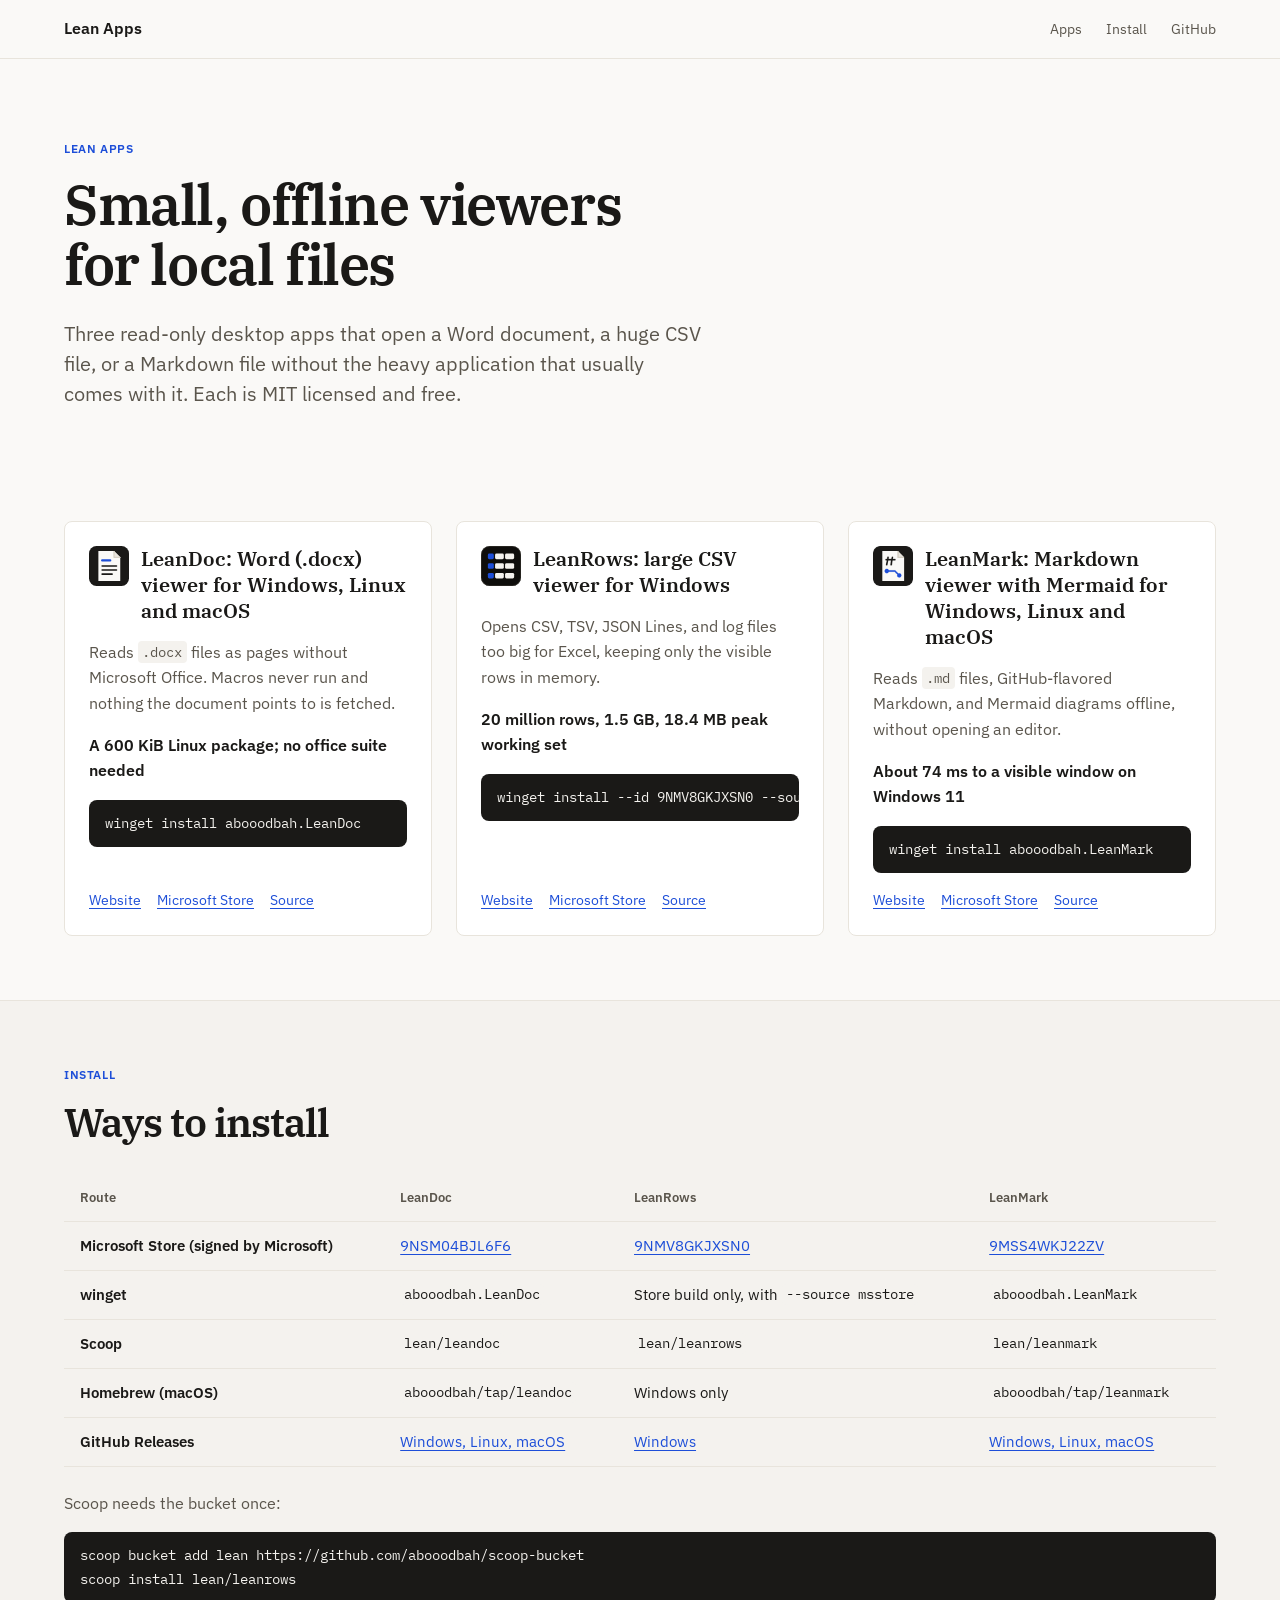
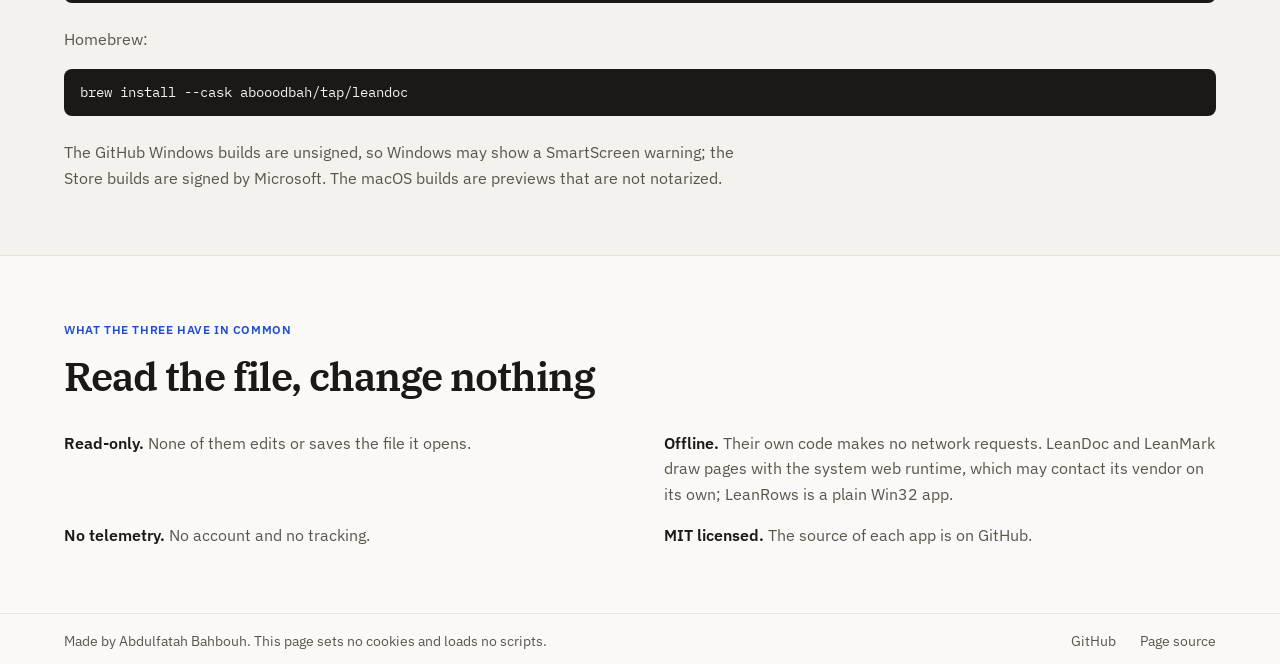
==== index.html @ d2df45b0 "Lean Apps page, root robots.txt, and sitemap One static page at https://abooodbah.github.io/ that li" ====
<!doctype html>
<html lang="en">
<head>
  <meta charset="utf-8">
  <meta name="viewport" content="width=device-width, initial-scale=1">
  <meta name="color-scheme" content="light dark">
  <meta name="theme-color" content="#faf9f7" media="(prefers-color-scheme: light)">
  <meta name="theme-color" content="#0e0d0b" media="(prefers-color-scheme: dark)">
  <title>Lean Apps: free offline viewers for Word, CSV and Markdown</title>
  <meta name="description" content="Three small, MIT-licensed desktop viewers: LeanDoc for Word documents, LeanRows for huge CSV files, LeanMark for Markdown. Read-only, offline, no telemetry.">
  <link rel="canonical" href="https://abooodbah.github.io/">
  <link rel="icon" href="assets/leandoc-icon.svg" type="image/svg+xml">
  <link rel="preload" href="assets/fonts/ibm-plex-sans-latin-400-normal.woff2" as="font" type="font/woff2" crossorigin>
  <link rel="preload" href="assets/fonts/ibm-plex-serif-latin-600-normal.woff2" as="font" type="font/woff2" crossorigin>
  <link rel="stylesheet" href="styles.css">
  <meta property="og:type" content="website">
  <meta property="og:title" content="Lean Apps: free offline viewers for Word, CSV and Markdown">
  <meta property="og:description" content="Three small, MIT-licensed desktop viewers: LeanDoc for Word documents, LeanRows for huge CSV files, LeanMark for Markdown. Read-only, offline, no telemetry.">
  <meta property="og:url" content="https://abooodbah.github.io/">
  <meta name="twitter:card" content="summary">
</head>
<body>
  <a class="skip-link" href="#main-content">Skip to content</a>

  <header class="site-header">
    <div class="container header-row">
      <a class="brand" href="#top">Lean Apps</a>
      <nav aria-label="Primary navigation">
        <a href="#apps">Apps</a>
        <a href="#install">Install</a>
        <a href="https://github.com/abooodbah">GitHub</a>
      </nav>
    </div>
  </header>

  <main id="main-content">
    <section class="hero" id="top">
      <div class="container">
        <p class="eyebrow">Lean Apps</p>
        <h1>Small, offline viewers for local files</h1>
        <p class="hero-lead">
          Three read-only desktop apps that open a Word document, a huge CSV
          file, or a Markdown file without the heavy application that usually
          comes with it. Each is MIT licensed and free.
        </p>
      </div>
    </section>

    <section class="section" id="apps" aria-labelledby="apps-heading">
      <div class="container">
        <h2 id="apps-heading" class="visually-hidden">The apps</h2>
        <ul class="app-list">
          <li class="app-card">
            <div class="app-name">
              <img src="assets/leandoc-icon.svg" width="40" height="40" alt="">
              <h3><a href="https://abooodbah.github.io/leandoc/">LeanDoc: Word (.docx) viewer for Windows, Linux and macOS</a></h3>
            </div>
            <p>Reads <code>.docx</code> files as pages without Microsoft Office. Macros never run and nothing the document points to is fetched.</p>
            <p class="app-fact">A 600 KiB Linux package; no office suite needed</p>
            <pre><code>winget install abooodbah.LeanDoc</code></pre>
            <p class="app-links">
              <a href="https://abooodbah.github.io/leandoc/">Website</a>
              <a href="https://apps.microsoft.com/detail/9NSM04BJL6F6">Microsoft Store</a>
              <a href="https://github.com/abooodbah/leandoc">Source</a>
            </p>
          </li>
          <li class="app-card">
            <div class="app-name">
              <img src="assets/leanrows-icon.svg" width="40" height="40" alt="">
              <h3><a href="https://abooodbah.github.io/leanrows/">LeanRows: large CSV viewer for Windows</a></h3>
            </div>
            <p>Opens CSV, TSV, JSON Lines, and log files too big for Excel, keeping only the visible rows in memory.</p>
            <p class="app-fact">20 million rows, 1.5 GB, 18.4 MB peak working set</p>
            <pre><code>winget install --id 9NMV8GKJXSN0 --source msstore</code></pre>
            <p class="app-links">
              <a href="https://abooodbah.github.io/leanrows/">Website</a>
              <a href="https://apps.microsoft.com/detail/9NMV8GKJXSN0">Microsoft Store</a>
              <a href="https://github.com/abooodbah/leanrows">Source</a>
            </p>
          </li>
          <li class="app-card">
            <div class="app-name">
              <img src="assets/leanmark-icon.png" width="40" height="40" alt="">
              <h3><a href="https://abooodbah.github.io/leanmark/">LeanMark: Markdown viewer with Mermaid for Windows, Linux and macOS</a></h3>
            </div>
            <p>Reads <code>.md</code> files, GitHub-flavored Markdown, and Mermaid diagrams offline, without opening an editor.</p>
            <p class="app-fact">About 74 ms to a visible window on Windows 11</p>
            <pre><code>winget install abooodbah.LeanMark</code></pre>
            <p class="app-links">
              <a href="https://abooodbah.github.io/leanmark/">Website</a>
              <a href="https://apps.microsoft.com/detail/9MSS4WKJ22ZV">Microsoft Store</a>
              <a href="https://github.com/abooodbah/leanmark">Source</a>
            </p>
          </li>
        </ul>
      </div>
    </section>

    <section class="section section-muted" id="install" aria-labelledby="install-heading">
      <div class="container">
        <p class="eyebrow">Install</p>
        <h2 id="install-heading">Ways to install</h2>
        <div class="table-wrap">
          <table>
            <caption class="visually-hidden">Install routes for each app</caption>
            <thead>
              <tr>
                <th scope="col">Route</th>
                <th scope="col">LeanDoc</th>
                <th scope="col">LeanRows</th>
                <th scope="col">LeanMark</th>
              </tr>
            </thead>
            <tbody>
              <tr>
                <th scope="row">Microsoft Store (signed by Microsoft)</th>
                <td><a href="https://apps.microsoft.com/detail/9NSM04BJL6F6">9NSM04BJL6F6</a></td>
                <td><a href="https://apps.microsoft.com/detail/9NMV8GKJXSN0">9NMV8GKJXSN0</a></td>
                <td><a href="https://apps.microsoft.com/detail/9MSS4WKJ22ZV">9MSS4WKJ22ZV</a></td>
              </tr>
              <tr>
                <th scope="row">winget</th>
                <td><code>abooodbah.LeanDoc</code></td>
                <td>Store build only, with <code>--source msstore</code></td>
                <td><code>abooodbah.LeanMark</code></td>
              </tr>
              <tr>
                <th scope="row">Scoop</th>
                <td><code>lean/leandoc</code></td>
                <td><code>lean/leanrows</code></td>
                <td><code>lean/leanmark</code></td>
              </tr>
              <tr>
                <th scope="row">Homebrew (macOS)</th>
                <td><code>abooodbah/tap/leandoc</code></td>
                <td>Windows only</td>
                <td><code>abooodbah/tap/leanmark</code></td>
              </tr>
              <tr>
                <th scope="row">GitHub Releases</th>
                <td><a href="https://github.com/abooodbah/leandoc/releases/latest">Windows, Linux, macOS</a></td>
                <td><a href="https://github.com/abooodbah/leanrows/releases/latest">Windows</a></td>
                <td><a href="https://github.com/abooodbah/leanmark/releases/latest">Windows, Linux, macOS</a></td>
              </tr>
            </tbody>
          </table>
        </div>
        <p class="install-note">Scoop needs the bucket once:</p>
        <pre><code>scoop bucket add lean https://github.com/abooodbah/scoop-bucket
scoop install lean/leanrows</code></pre>
        <p class="install-note">Homebrew:</p>
        <pre><code>brew install --cask abooodbah/tap/leandoc</code></pre>
        <p class="install-note">
          The GitHub Windows builds are unsigned, so Windows may show a
          SmartScreen warning; the Store builds are signed by Microsoft. The
          macOS builds are previews that are not notarized.
        </p>
      </div>
    </section>

    <section class="section" id="common" aria-labelledby="common-heading">
      <div class="container">
        <p class="eyebrow">What the three have in common</p>
        <h2 id="common-heading">Read the file, change nothing</h2>
        <ul class="common-list">
          <li><strong>Read-only.</strong> None of them edits or saves the file it opens.</li>
          <li><strong>Offline.</strong> Their own code makes no network requests. LeanDoc and LeanMark draw pages with the system web runtime, which may contact its vendor on its own; LeanRows is a plain Win32 app.</li>
          <li><strong>No telemetry.</strong> No account and no tracking.</li>
          <li><strong>MIT licensed.</strong> The source of each app is on GitHub.</li>
        </ul>
      </div>
    </section>
  </main>

  <footer class="site-footer">
    <div class="container footer-row">
      <p>Made by Abdulfatah Bahbouh. This page sets no cookies and loads no scripts.</p>
      <nav aria-label="Footer navigation">
        <a href="https://github.com/abooodbah">GitHub</a>
        <a href="https://github.com/abooodbah/abooodbah.github.io">Page source</a>
      </nav>
    </div>
  </footer>
</body>
</html>
---- styles.css ----
/* Lean Apps hub. The Lean family brand system: warm paper, dark ink, one
   action blue, IBM Plex, and a 4 px spacing grid. No build step. */

@font-face {
  font-family: "IBM Plex Sans";
  src: url("assets/fonts/ibm-plex-sans-latin-400-normal.woff2") format("woff2");
  font-style: normal;
  font-weight: 400;
  font-display: swap;
}

@font-face {
  font-family: "IBM Plex Sans";
  src: url("assets/fonts/ibm-plex-sans-latin-600-normal.woff2") format("woff2");
  font-style: normal;
  font-weight: 600;
  font-display: swap;
}

@font-face {
  font-family: "IBM Plex Serif";
  src: url("assets/fonts/ibm-plex-serif-latin-600-normal.woff2") format("woff2");
  font-style: normal;
  font-weight: 600;
  font-display: swap;
}

@font-face {
  font-family: "IBM Plex Mono";
  src: url("assets/fonts/ibm-plex-mono-latin-400-normal.woff2") format("woff2");
  font-style: normal;
  font-weight: 400;
  font-display: swap;
}

:root {
  color-scheme: light dark;
  --font-sans: "IBM Plex Sans", -apple-system, BlinkMacSystemFont, "Segoe UI", sans-serif;
  --font-serif: "IBM Plex Serif", Georgia, "Times New Roman", serif;
  --font-mono: "IBM Plex Mono", Consolas, monospace;

  --canvas: #faf9f7;
  --surface: #ffffff;
  --surface-muted: #f4f2ee;
  --border: #e8e4dc;
  --text-primary: #1a1917;
  --text-secondary: #5a554c;
  --accent: #1d4ed8;
  --link: #1d4ed8;
  --link-hover: #1e40af;
  --ring: #3b82f6;
  --code-canvas: #1a1917;
  --code-text: #f4f2ee;
  --inline-code: #f4f2ee;

  --space-2: 0.5rem;
  --space-3: 0.75rem;
  --space-4: 1rem;
  --space-6: 1.5rem;
  --space-8: 2rem;
  --space-12: 3rem;
  --space-16: 4rem;
  --space-20: 5rem;
  --radius-sm: 4px;
  --radius-lg: 8px;
}

@media (prefers-color-scheme: dark) {
  :root {
    --canvas: #0e0d0b;
    --surface: #1a1917;
    --surface-muted: #2b2924;
    --border: #403d37;
    --text-primary: #faf9f7;
    --text-secondary: #d5cfc3;
    --accent: #93c5fd;
    --link: #93c5fd;
    --link-hover: #bfdbfe;
    --code-canvas: #090807;
    --inline-code: #2b2924;
  }
}

*,
*::before,
*::after {
  box-sizing: border-box;
}

body {
  margin: 0;
  background: var(--canvas);
  color: var(--text-primary);
  font-family: var(--font-sans);
  font-size: 1rem;
  line-height: 1.6;
}

a {
  color: var(--link);
  text-underline-offset: 0.18em;
}

a:hover {
  color: var(--link-hover);
}

:focus-visible {
  outline: 2px solid var(--ring);
  outline-offset: 3px;
}

code {
  padding: 0.1em 0.3em;
  border-radius: var(--radius-sm);
  background: var(--inline-code);
  font-family: var(--font-mono);
  font-size: 0.9em;
  overflow-wrap: anywhere;
}

pre {
  margin: var(--space-4) 0 0;
  padding: var(--space-3) var(--space-4);
  overflow-x: auto;
  border-radius: var(--radius-lg);
  background: var(--code-canvas);
  color: var(--code-text);
  font-size: 0.875rem;
}

pre code {
  padding: 0;
  background: none;
  font-size: inherit;
  overflow-wrap: normal;
}

.skip-link {
  position: absolute;
  top: -10rem;
  left: var(--space-4);
  padding: var(--space-2) var(--space-4);
  background: var(--surface);
}

.skip-link:focus {
  top: var(--space-4);
}

.visually-hidden {
  position: absolute;
  width: 1px;
  height: 1px;
  overflow: hidden;
  clip: rect(0 0 0 0);
  white-space: nowrap;
}

.container {
  width: min(100% - 2rem, 72rem);
  margin: 0 auto;
}

.site-header {
  border-bottom: 1px solid var(--border);
}

.header-row,
.footer-row {
  display: flex;
  flex-wrap: wrap;
  align-items: center;
  justify-content: space-between;
  gap: var(--space-4);
  padding: var(--space-4) 0;
}

.brand {
  color: var(--text-primary);
  font-weight: 600;
  text-decoration: none;
}

.site-header nav,
.site-footer nav {
  display: flex;
  flex-wrap: wrap;
  gap: var(--space-6);
}

.site-header nav a,
.site-footer nav a {
  color: var(--text-secondary);
  font-size: 0.875rem;
  text-decoration: none;
}

.site-header nav a:hover,
.site-footer nav a:hover {
  color: var(--text-primary);
  text-decoration: underline;
}

.hero {
  padding: var(--space-20) 0 var(--space-12);
}

.eyebrow {
  margin: 0 0 var(--space-4);
  color: var(--accent);
  font-size: 0.75rem;
  font-weight: 600;
  letter-spacing: 0.05em;
  text-transform: uppercase;
}

h1,
h2 {
  margin: 0;
  font-family: var(--font-serif);
  font-weight: 600;
  letter-spacing: -0.025em;
  line-height: 1.08;
}

h1 {
  max-width: 18ch;
  font-size: clamp(2.25rem, 5vw, 3.5rem);
}

h2 {
  font-size: clamp(1.75rem, 3.5vw, 2.5rem);
}

.hero-lead {
  max-width: 40rem;
  margin: var(--space-6) 0 0;
  color: var(--text-secondary);
  font-size: 1.25rem;
  line-height: 1.5;
}

.section {
  padding: var(--space-16) 0;
}

.section-muted {
  border-top: 1px solid var(--border);
  border-bottom: 1px solid var(--border);
  background: var(--surface-muted);
}

.app-list {
  display: grid;
  grid-template-columns: repeat(3, minmax(0, 1fr));
  gap: var(--space-6);
  margin: 0;
  padding: 0;
  list-style: none;
}

.app-card {
  min-width: 0;
  display: flex;
  flex-direction: column;
  padding: var(--space-6);
  border: 1px solid var(--border);
  border-radius: var(--radius-lg);
  background: var(--surface);
}

.app-name {
  display: flex;
  align-items: flex-start;
  gap: var(--space-3);
}

.app-name img {
  flex: none;
}

.app-card h3 {
  margin: 0;
  font-family: var(--font-serif);
  font-size: 1.25rem;
  font-weight: 600;
  line-height: 1.3;
}

.app-card h3 a {
  color: var(--text-primary);
  text-decoration: none;
}

.app-card h3 a:hover {
  text-decoration: underline;
}

.app-card p {
  margin: var(--space-4) 0 0;
  color: var(--text-secondary);
}

.app-card .app-fact {
  color: var(--text-primary);
  font-weight: 600;
}

.app-links {
  display: flex;
  flex-wrap: wrap;
  gap: var(--space-4);
  margin-top: auto !important;
  padding-top: var(--space-4);
  font-size: 0.875rem;
}

.table-wrap {
  margin-top: var(--space-8);
  overflow-x: auto;
}

table {
  width: 100%;
  border-collapse: collapse;
  font-size: 0.9375rem;
}

th,
td {
  padding: var(--space-3) var(--space-4);
  border-bottom: 1px solid var(--border);
  text-align: left;
  vertical-align: top;
}

thead th {
  color: var(--text-secondary);
  font-size: 0.8125rem;
  font-weight: 600;
}

.install-note {
  max-width: 44rem;
  margin: var(--space-6) 0 0;
  color: var(--text-secondary);
}

.common-list {
  display: grid;
  grid-template-columns: repeat(2, minmax(0, 1fr));
  gap: var(--space-4) var(--space-12);
  margin: var(--space-8) 0 0;
  padding: 0;
  list-style: none;
  color: var(--text-secondary);
}

.common-list strong {
  color: var(--text-primary);
}

.site-footer {
  border-top: 1px solid var(--border);
  color: var(--text-secondary);
  font-size: 0.875rem;
}

.site-footer p {
  margin: 0;
}

@media (max-width: 52rem) {
  .app-list,
  .common-list {
    grid-template-columns: minmax(0, 1fr);
  }

  .hero {
    padding: var(--space-12) 0 var(--space-8);
  }

  .section {
    padding: var(--space-12) 0;
  }

  table,
  thead,
  tbody,
  tr,
  th,
  td {
    display: block;
  }

  thead {
    position: absolute;
    width: 1px;
    height: 1px;
    overflow: hidden;
    clip: rect(0 0 0 0);
  }

  tbody tr {
    padding: var(--space-3) 0;
    border-bottom: 1px solid var(--border);
  }

  th,
  td {
    padding: var(--space-2) 0;
    border-bottom: 0;
  }

  td::before {
    display: block;
    color: var(--text-secondary);
    font-size: 0.8125rem;
    font-weight: 600;
  }

  td:nth-child(2)::before {
    content: "LeanDoc";
  }

  td:nth-child(3)::before {
    content: "LeanRows";
  }

  td:nth-child(4)::before {
    content: "LeanMark";
  }
}

@media (prefers-reduced-motion: reduce) {
  * {
    scroll-behavior: auto !important;
    transition: none !important;
  }
}
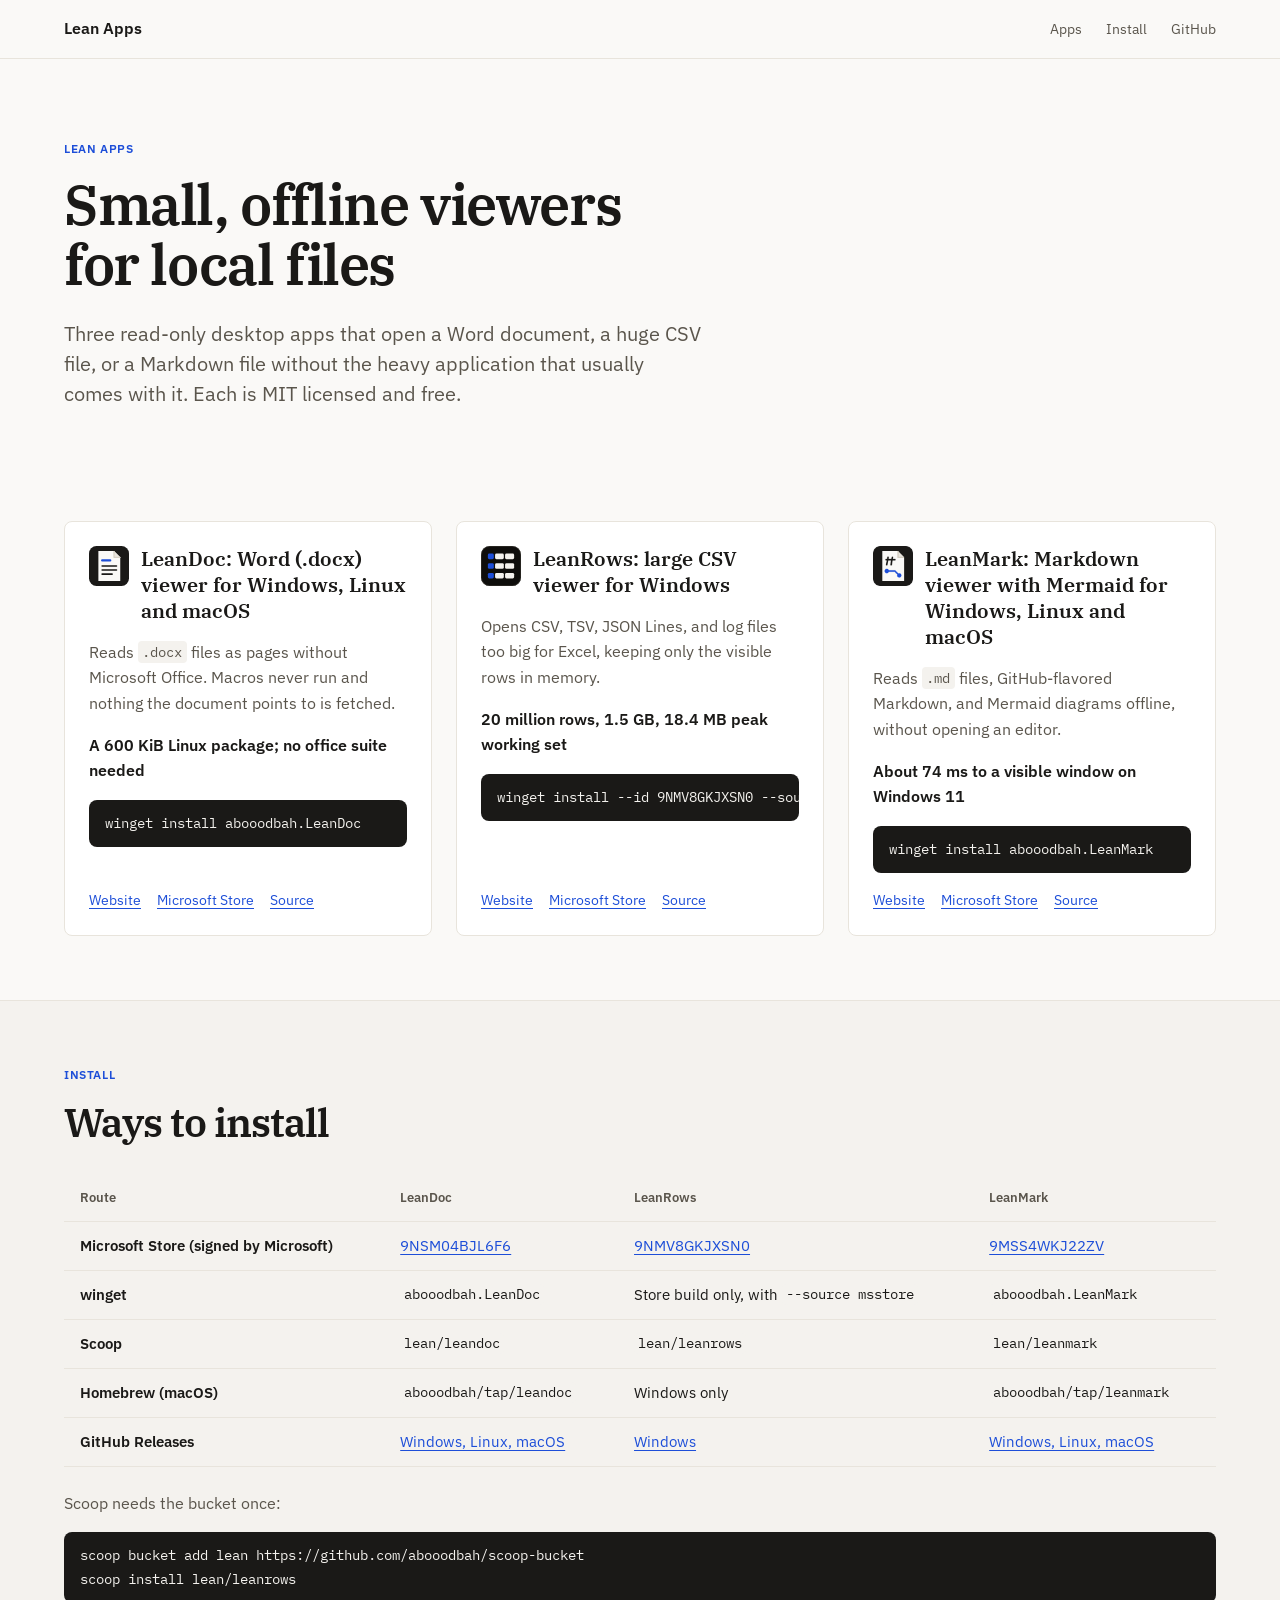
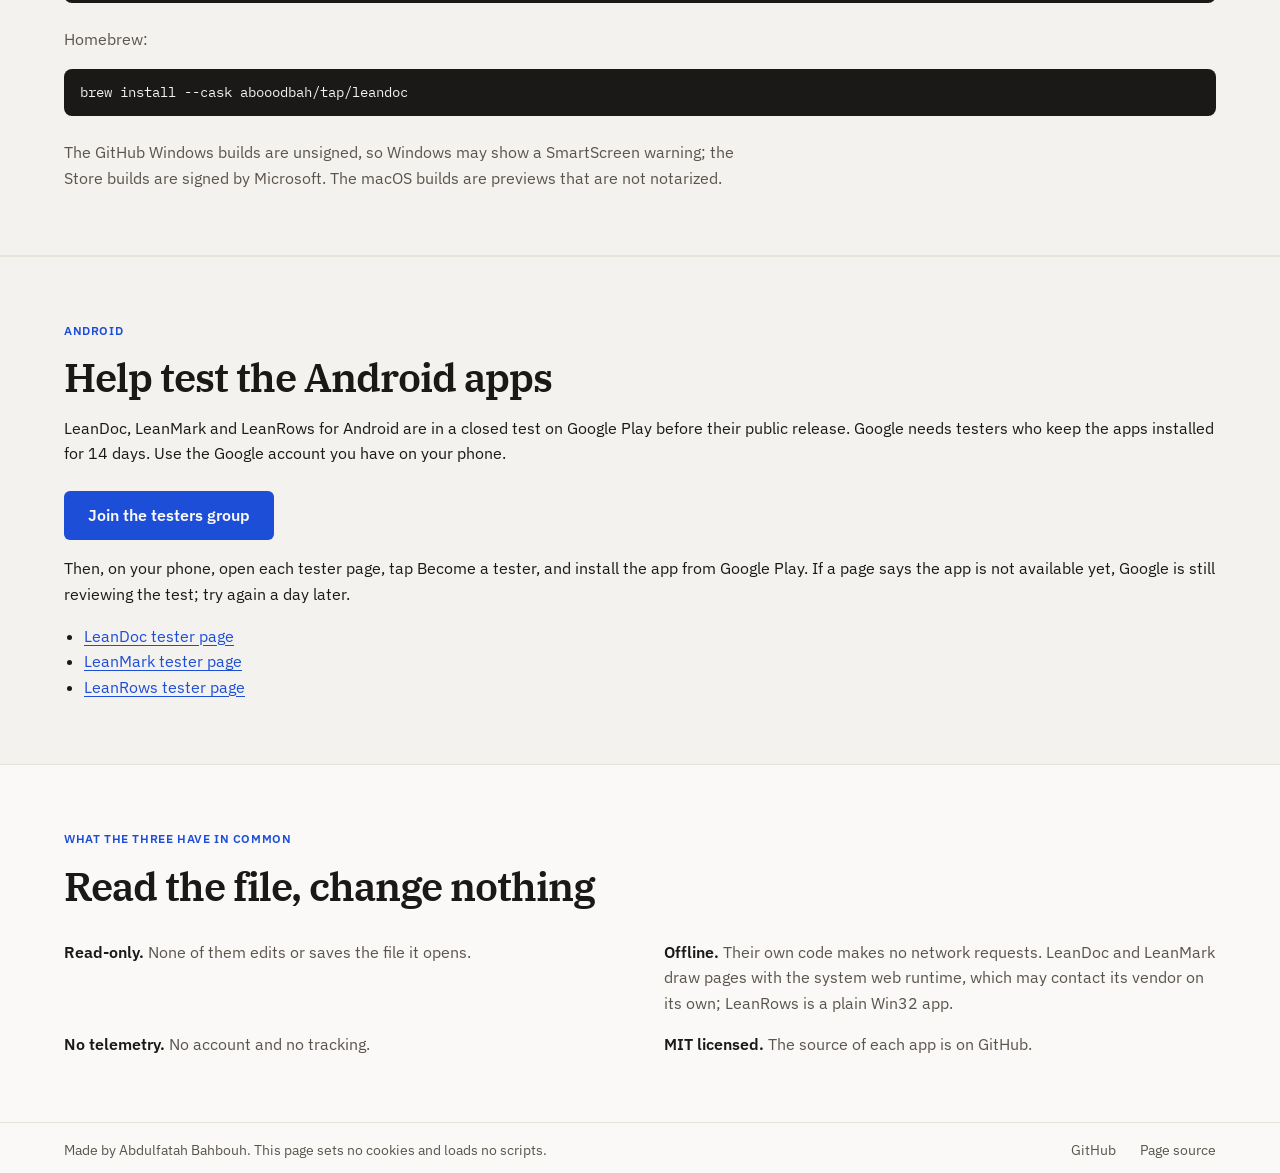
==== commit a1335db9: "Add sign-up for the Android closed test" ====
--- a/index.html
+++ b/index.html
@@ -158,6 +158,33 @@
       </div>
     </section>
 
+    <section class="section section-muted" id="android" aria-labelledby="android-heading">
+      <div class="container">
+        <p class="eyebrow">Android</p>
+        <h2 id="android-heading">Help test the Android apps</h2>
+        <p>
+          LeanDoc, LeanMark and LeanRows for Android are in a closed test on
+          Google Play before their public release. Google needs testers who keep
+          the apps installed for 14 days. Use the Google account you have on
+          your phone.
+        </p>
+        <p class="android-join">
+          <a class="button" href="https://groups.google.com/g/lean-apps-testers">Join the testers group</a>
+        </p>
+        <p>
+          Then, on your phone, open each tester page, tap Become a tester, and
+          install the app from Google Play. If a page says the app is not
+          available yet, Google is still reviewing the test; try again a day
+          later.
+        </p>
+        <ul class="android-pages">
+          <li><a href="https://play.google.com/apps/testing/io.github.abooodbah.leandoc">LeanDoc tester page</a></li>
+          <li><a href="https://play.google.com/apps/testing/io.github.abooodbah.leanmark">LeanMark tester page</a></li>
+          <li><a href="https://play.google.com/apps/testing/io.github.abooodbah.leanrows">LeanRows tester page</a></li>
+        </ul>
+      </div>
+    </section>
+
     <section class="section" id="common" aria-labelledby="common-heading">
       <div class="container">
         <p class="eyebrow">What the three have in common</p>
--- a/styles.css
+++ b/styles.css
@@ -439,3 +439,29 @@
     transition: none !important;
   }
 }
+
+/* Android closed-test sign-up */
+.android-join {
+  margin: var(--space-6) 0 var(--space-4);
+}
+.button {
+  display: inline-block;
+  padding: var(--space-3) var(--space-6);
+  border-radius: 6px;
+  background: var(--accent);
+  color: var(--canvas);
+  font-weight: 600;
+  text-decoration: none;
+}
+.button:hover {
+  background: var(--link-hover);
+  color: var(--canvas);
+}
+.button:focus-visible {
+  outline: 2px solid var(--ring);
+  outline-offset: 2px;
+}
+.android-pages {
+  margin: var(--space-4) 0 0;
+  padding-left: 1.25rem;
+}
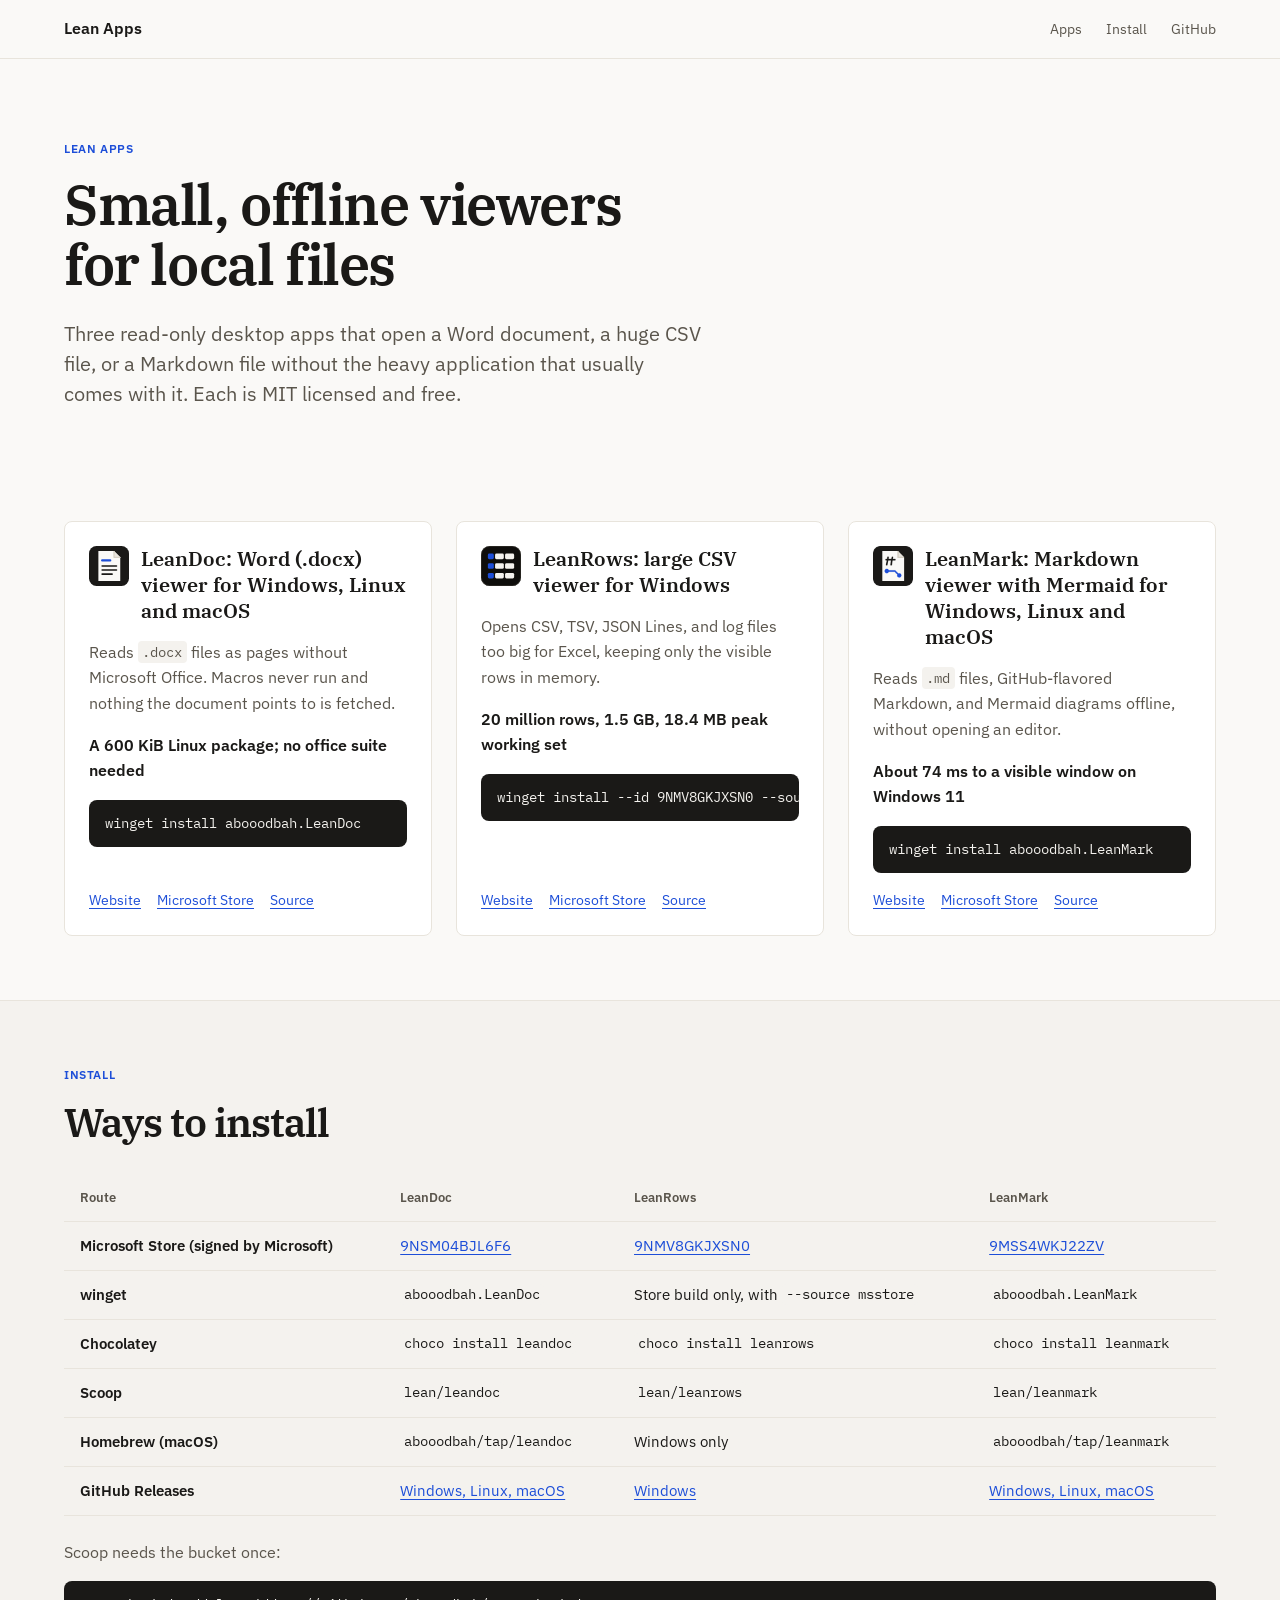
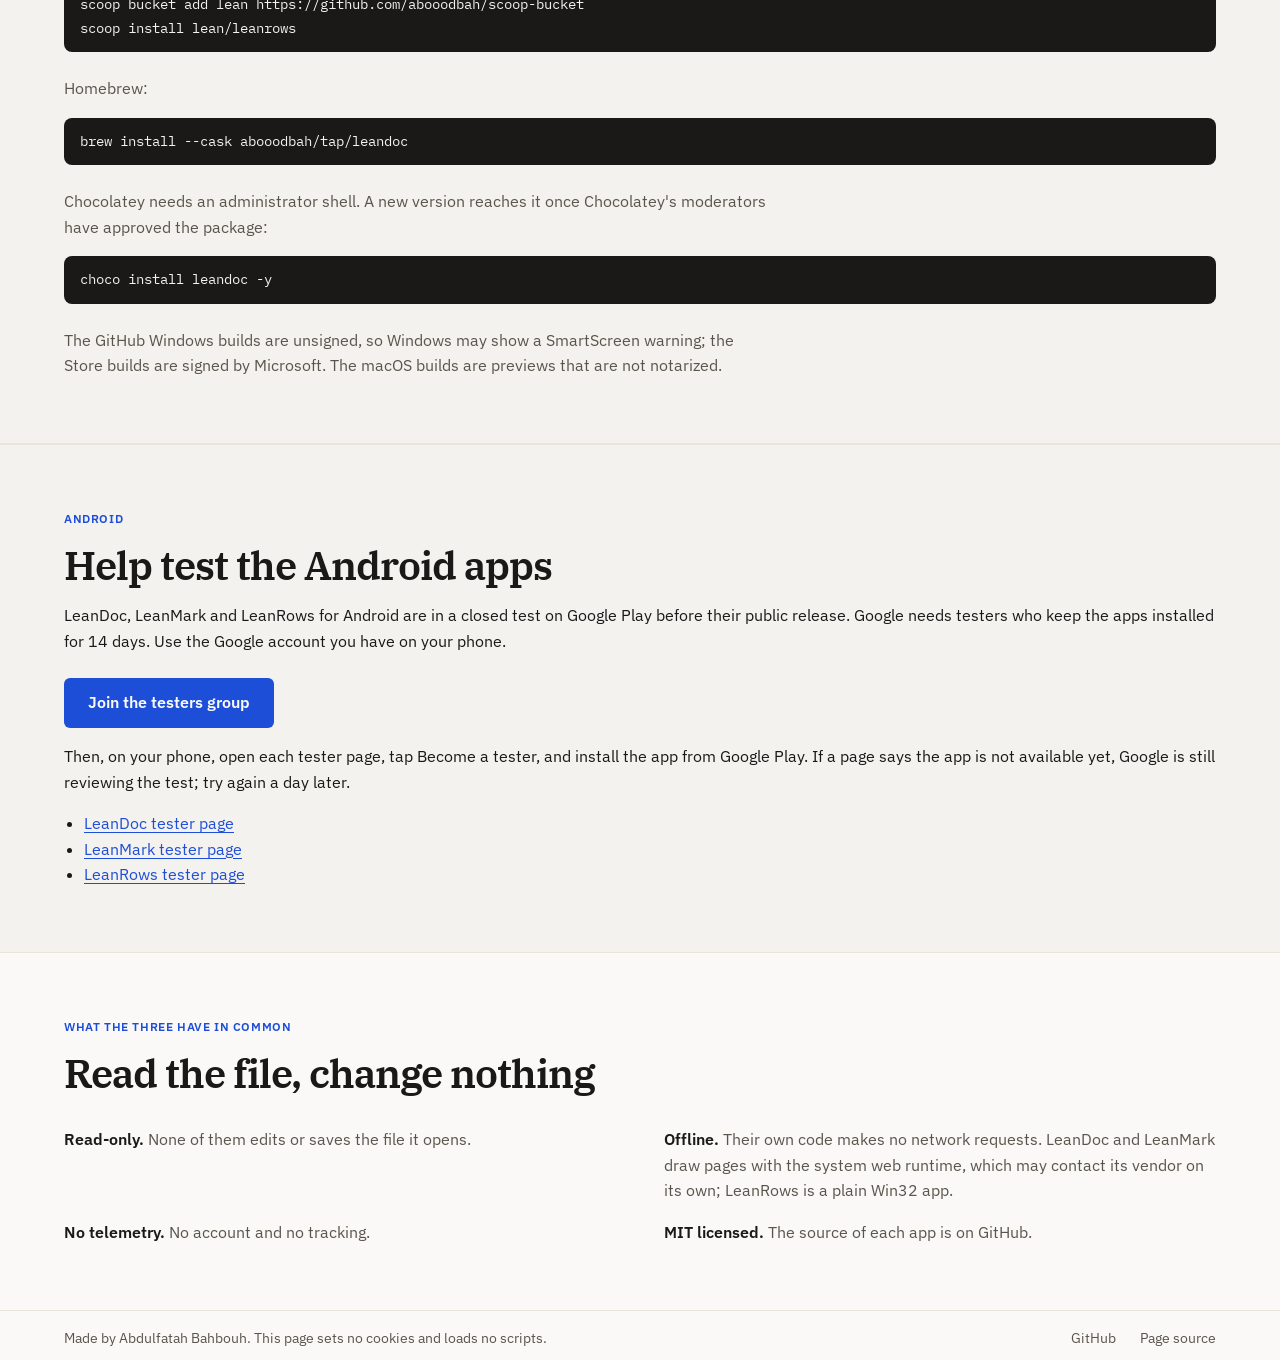
==== commit e3e8e9cd: "Add the Chocolatey install route The leandoc, leanmark, and leanrows packages were approved on the C" ====
--- a/index.html
+++ b/index.html
@@ -125,6 +125,12 @@
                 <td><code>abooodbah.LeanMark</code></td>
               </tr>
               <tr>
+                <th scope="row">Chocolatey</th>
+                <td><code>choco install leandoc</code></td>
+                <td><code>choco install leanrows</code></td>
+                <td><code>choco install leanmark</code></td>
+              </tr>
+              <tr>
                 <th scope="row">Scoop</th>
                 <td><code>lean/leandoc</code></td>
                 <td><code>lean/leanrows</code></td>
@@ -150,6 +156,11 @@
 scoop install lean/leanrows</code></pre>
         <p class="install-note">Homebrew:</p>
         <pre><code>brew install --cask abooodbah/tap/leandoc</code></pre>
+        <p class="install-note">
+          Chocolatey needs an administrator shell. A new version reaches it once
+          Chocolatey's moderators have approved the package:
+        </p>
+        <pre><code>choco install leandoc -y</code></pre>
         <p class="install-note">
           The GitHub Windows builds are unsigned, so Windows may show a
           SmartScreen warning; the Store builds are signed by Microsoft. The
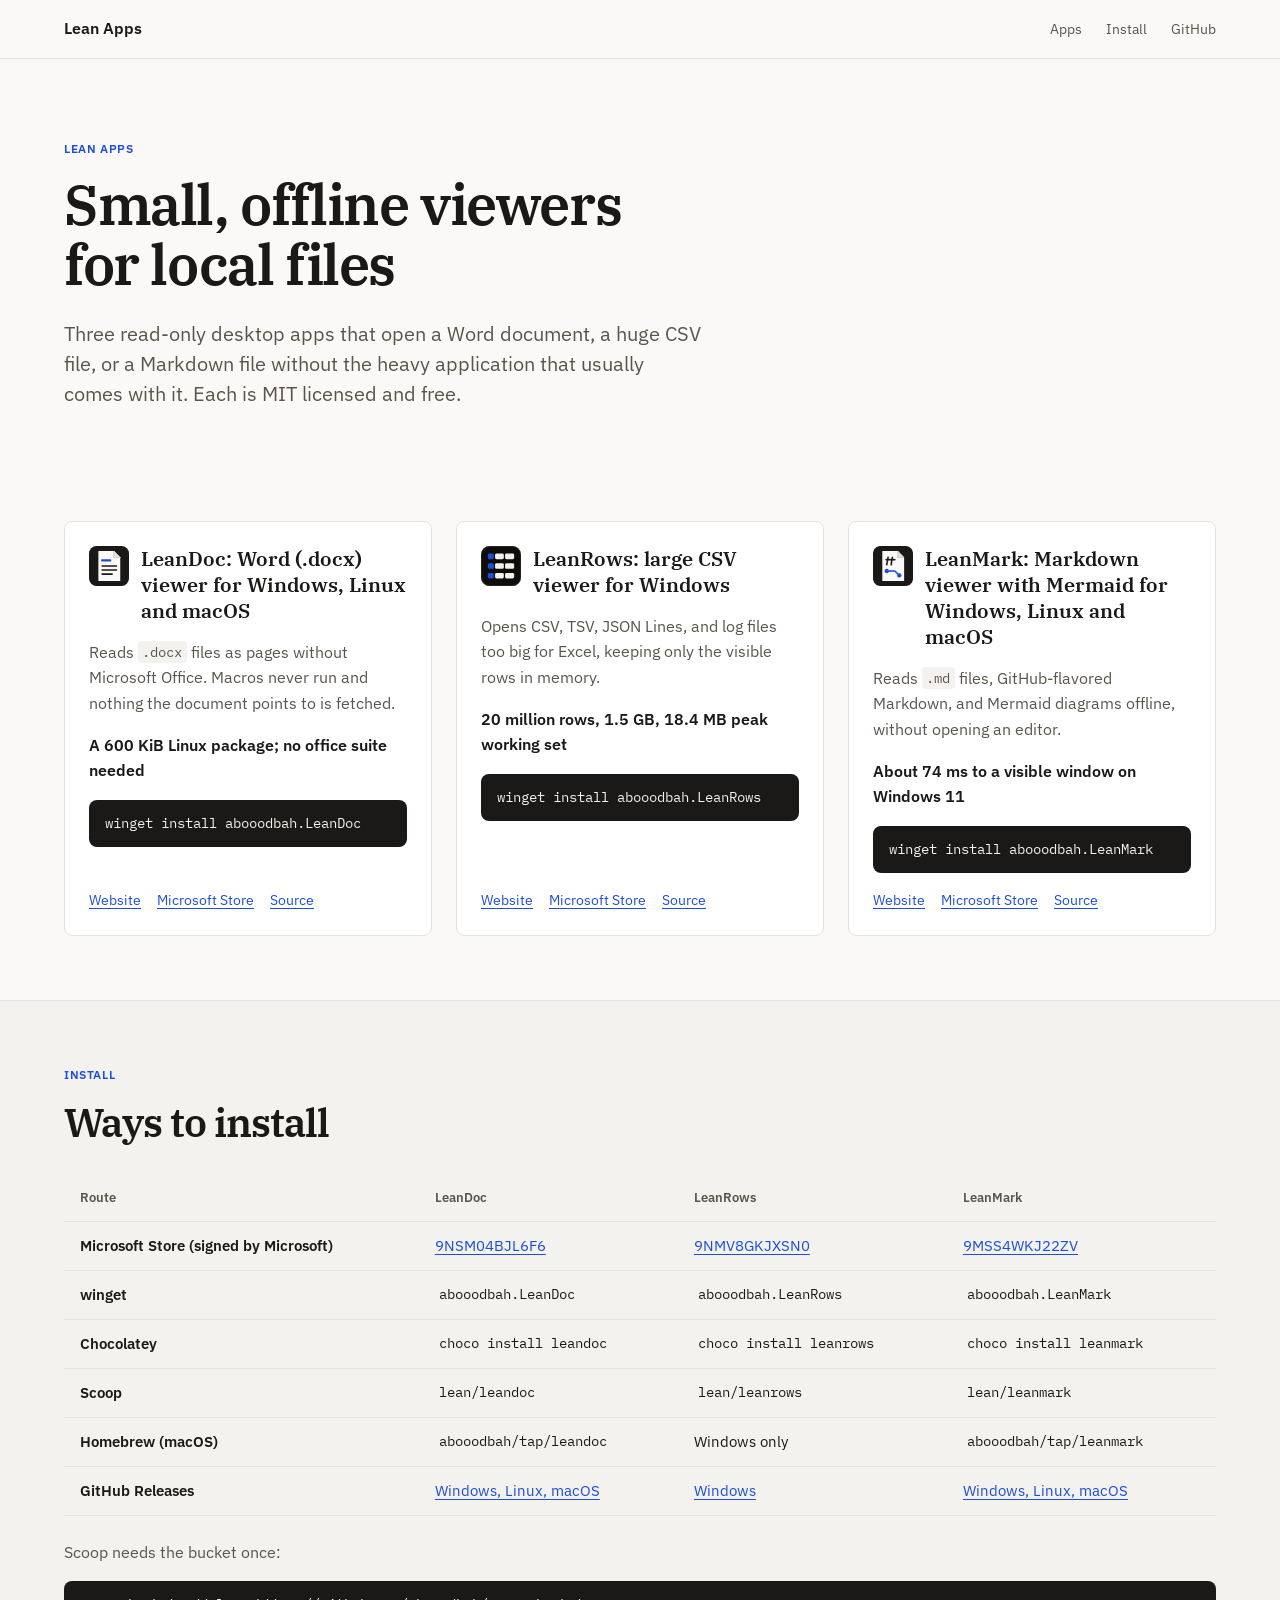
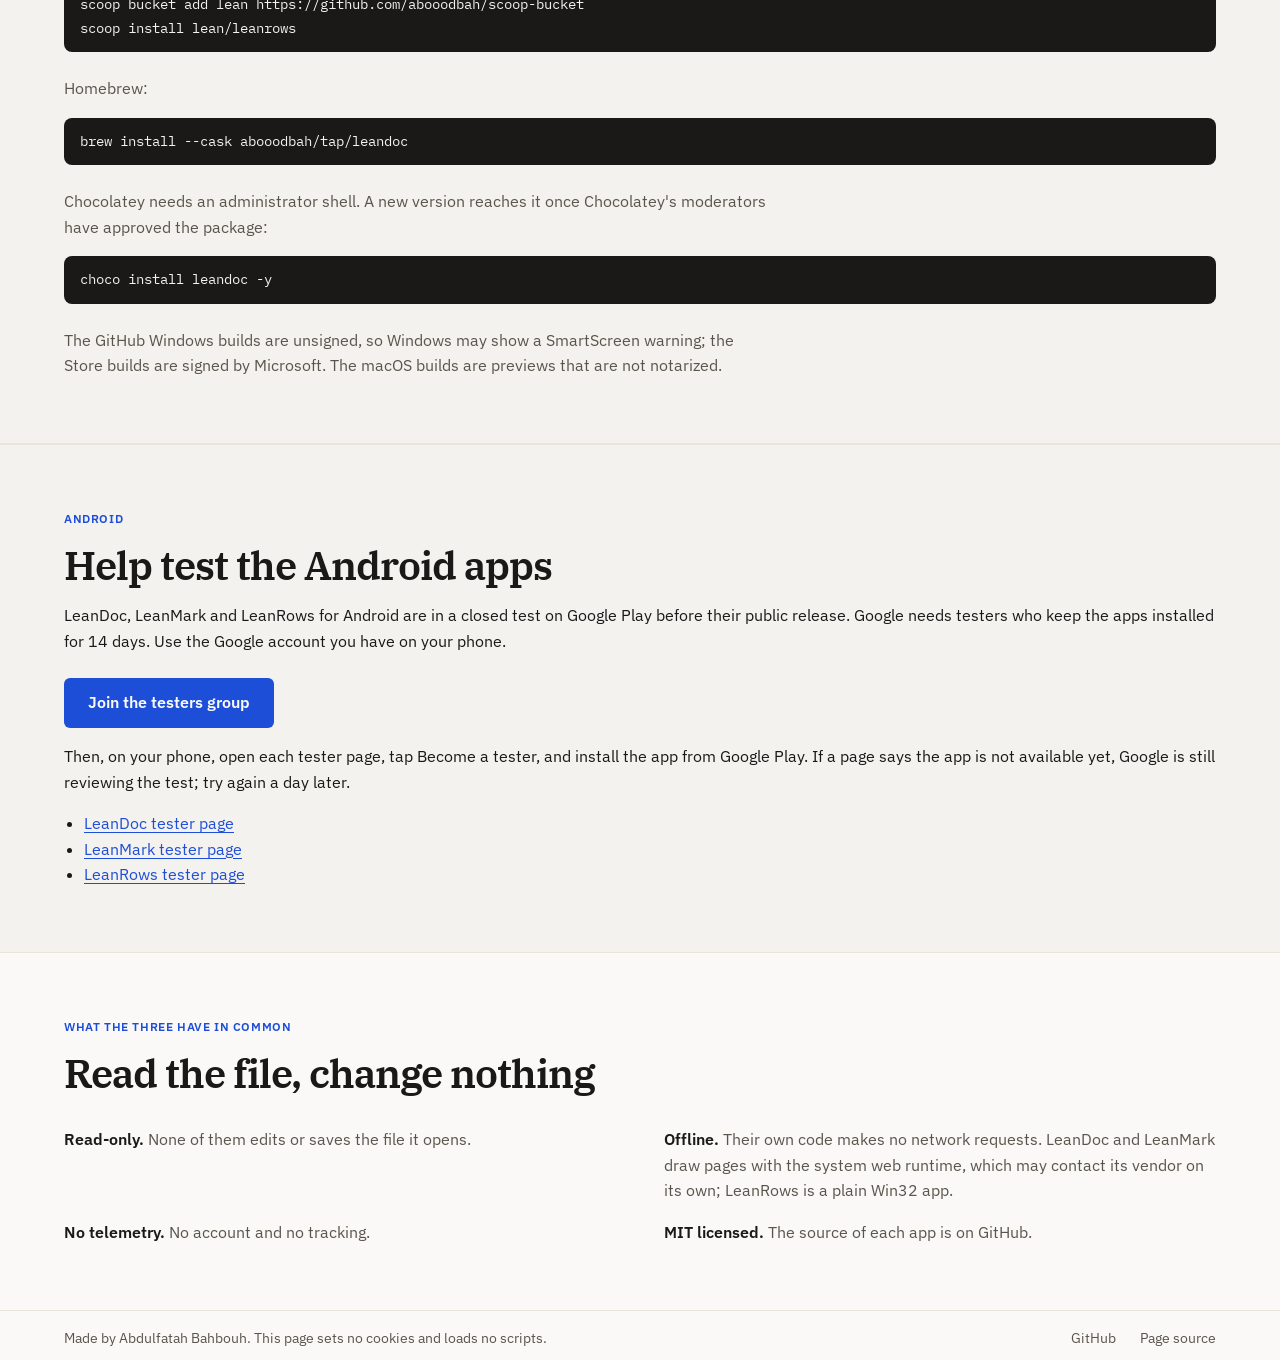
==== commit 1f4949a7: "LeanRows winget command, WebSite structured data named Lean Apps" ====
--- a/index.html
+++ b/index.html
@@ -18,6 +18,17 @@
   <meta property="og:description" content="Three small, MIT-licensed desktop viewers: LeanDoc for Word documents, LeanRows for huge CSV files, LeanMark for Markdown. Read-only, offline, no telemetry.">
   <meta property="og:url" content="https://abooodbah.github.io/">
   <meta name="twitter:card" content="summary">
+  <script type="application/ld+json">
+  {
+    "@context": "https://schema.org",
+    "@type": "WebSite",
+    "name": "Lean Apps",
+    "alternateName": "Lean Apps Studio",
+    "url": "https://abooodbah.github.io/",
+    "description": "Three small, MIT-licensed desktop viewers: LeanDoc for Word documents, LeanRows for huge CSV files, LeanMark for Markdown.",
+    "author": {"@type": "Person", "name": "Abdulfatah Bahbouh", "url": "https://github.com/abooodbah"}
+  }
+  </script>
 </head>
 <body>
   <a class="skip-link" href="#main-content">Skip to content</a>
@@ -71,7 +82,7 @@
             </div>
             <p>Opens CSV, TSV, JSON Lines, and log files too big for Excel, keeping only the visible rows in memory.</p>
             <p class="app-fact">20 million rows, 1.5 GB, 18.4 MB peak working set</p>
-            <pre><code>winget install --id 9NMV8GKJXSN0 --source msstore</code></pre>
+            <pre><code>winget install abooodbah.LeanRows</code></pre>
             <p class="app-links">
               <a href="https://abooodbah.github.io/leanrows/">Website</a>
               <a href="https://apps.microsoft.com/detail/9NMV8GKJXSN0">Microsoft Store</a>
@@ -121,7 +132,7 @@
               <tr>
                 <th scope="row">winget</th>
                 <td><code>abooodbah.LeanDoc</code></td>
-                <td>Store build only, with <code>--source msstore</code></td>
+                <td><code>abooodbah.LeanRows</code></td>
                 <td><code>abooodbah.LeanMark</code></td>
               </tr>
               <tr>
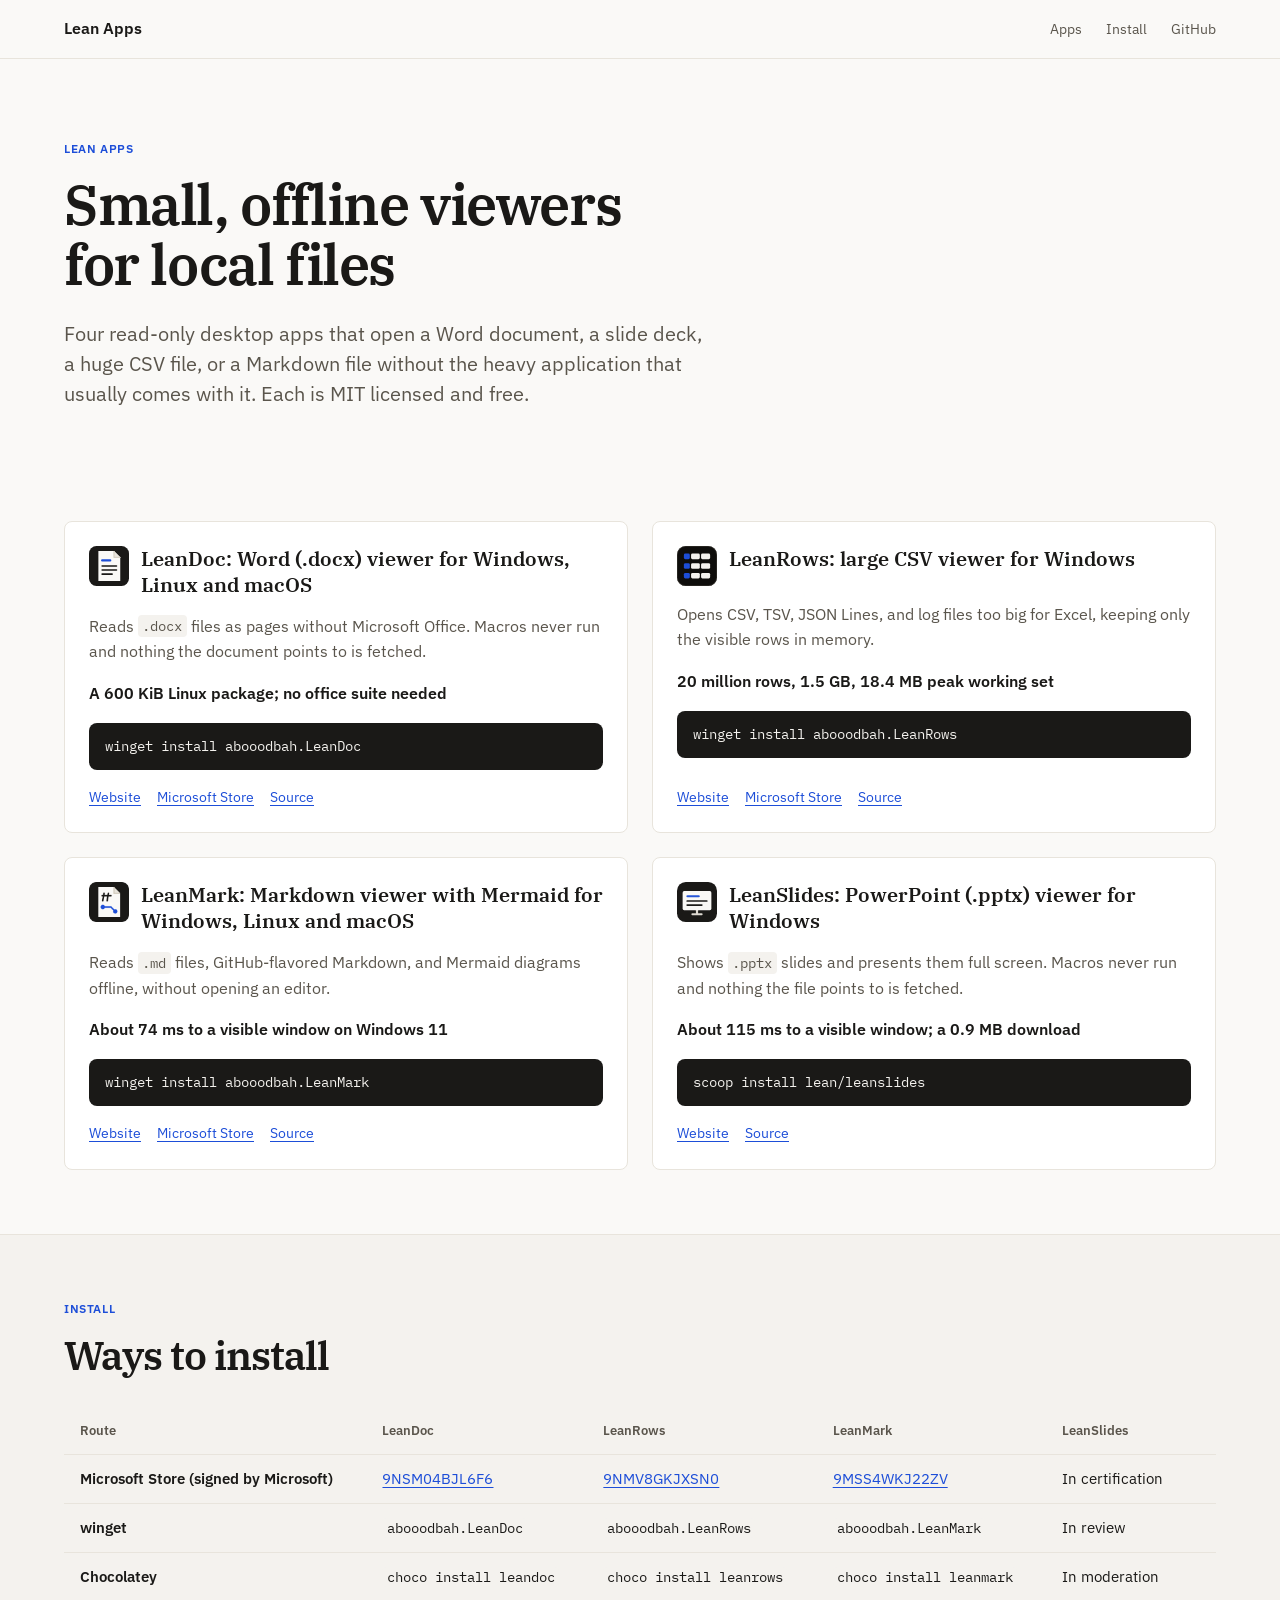
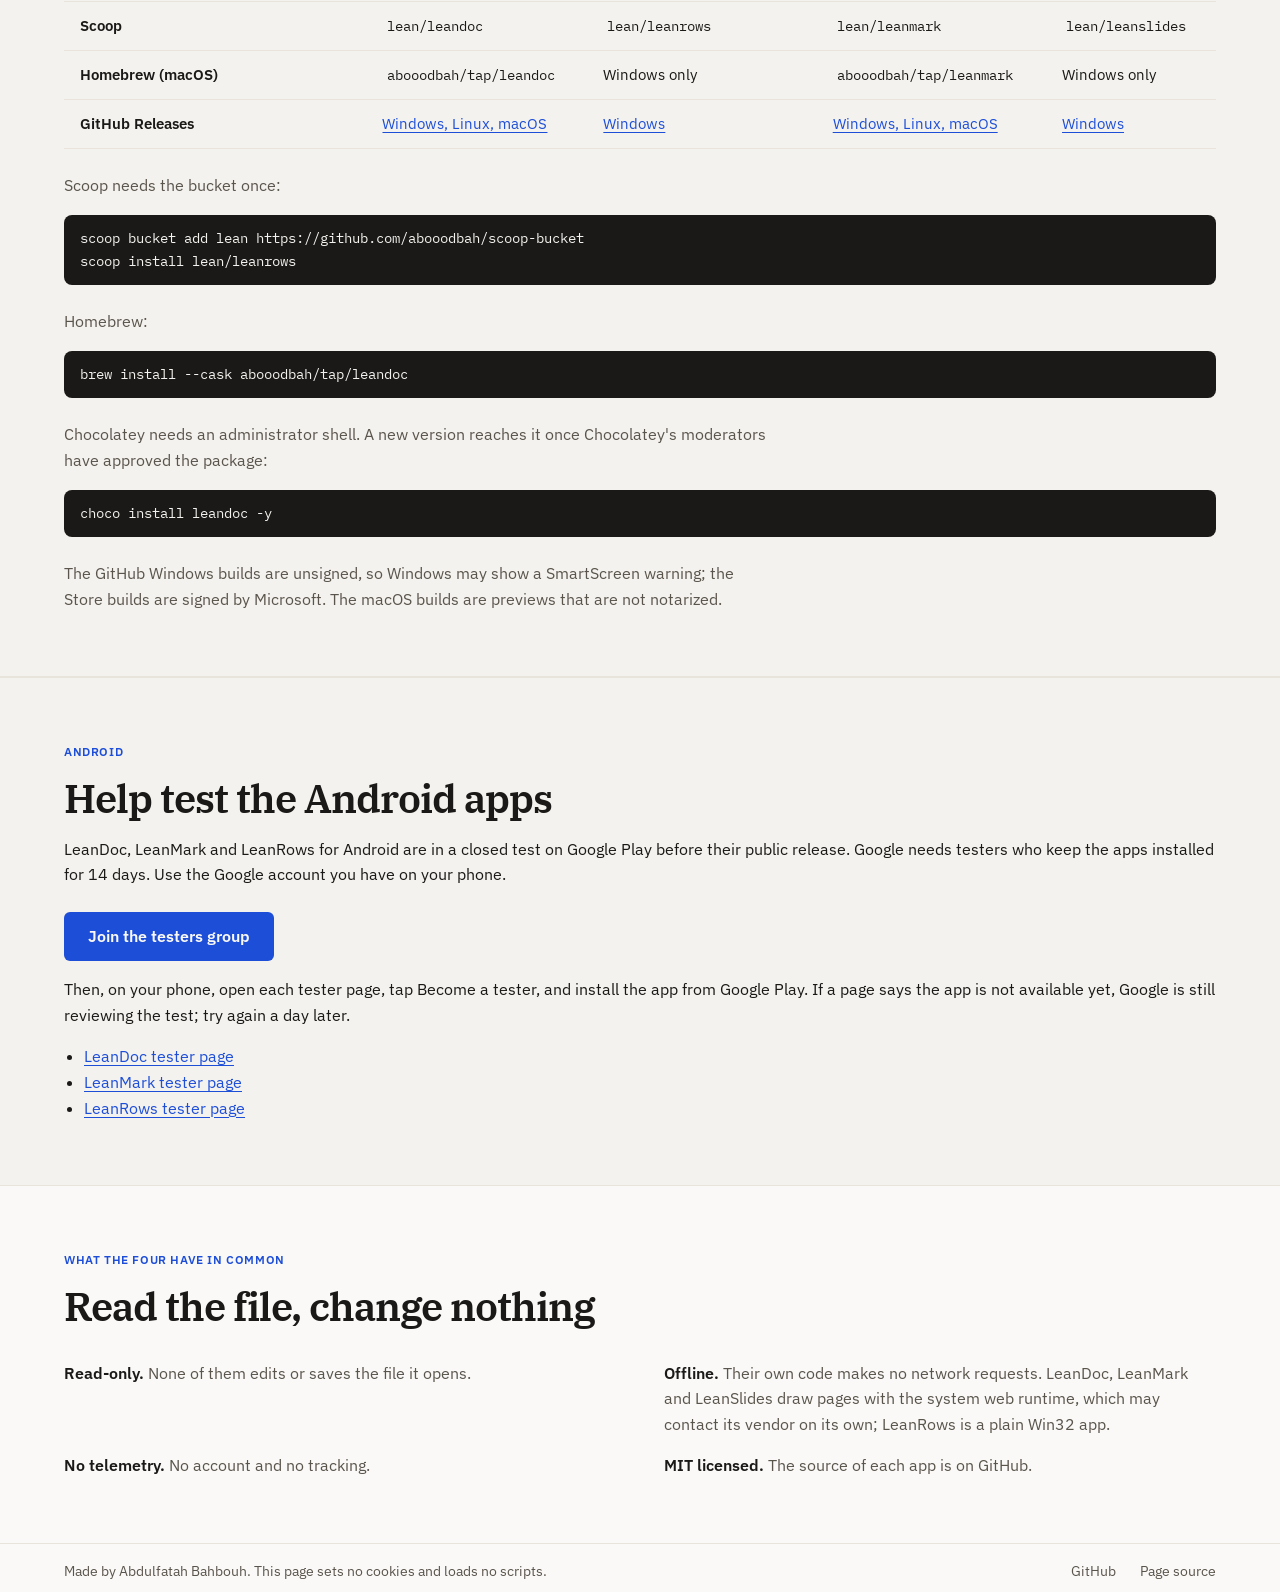
==== commit a44c2c2f: "Add LeanSlides to the hub A card with the measured start-up time and download size, a LeanSlides col" ====
--- a/index.html
+++ b/index.html
@@ -6,16 +6,16 @@
   <meta name="color-scheme" content="light dark">
   <meta name="theme-color" content="#faf9f7" media="(prefers-color-scheme: light)">
   <meta name="theme-color" content="#0e0d0b" media="(prefers-color-scheme: dark)">
-  <title>Lean Apps: free offline viewers for Word, CSV and Markdown</title>
-  <meta name="description" content="Three small, MIT-licensed desktop viewers: LeanDoc for Word documents, LeanRows for huge CSV files, LeanMark for Markdown. Read-only, offline, no telemetry.">
+  <title>Lean Apps: free offline viewers for Word, PowerPoint, CSV and Markdown</title>
+  <meta name="description" content="Four small, MIT-licensed desktop viewers: LeanDoc for Word documents, LeanSlides for PowerPoint presentations, LeanRows for huge CSV files, LeanMark for Markdown. Read-only, offline, no telemetry.">
   <link rel="canonical" href="https://abooodbah.github.io/">
   <link rel="icon" href="assets/leandoc-icon.svg" type="image/svg+xml">
   <link rel="preload" href="assets/fonts/ibm-plex-sans-latin-400-normal.woff2" as="font" type="font/woff2" crossorigin>
   <link rel="preload" href="assets/fonts/ibm-plex-serif-latin-600-normal.woff2" as="font" type="font/woff2" crossorigin>
   <link rel="stylesheet" href="styles.css">
   <meta property="og:type" content="website">
-  <meta property="og:title" content="Lean Apps: free offline viewers for Word, CSV and Markdown">
-  <meta property="og:description" content="Three small, MIT-licensed desktop viewers: LeanDoc for Word documents, LeanRows for huge CSV files, LeanMark for Markdown. Read-only, offline, no telemetry.">
+  <meta property="og:title" content="Lean Apps: free offline viewers for Word, PowerPoint, CSV and Markdown">
+  <meta property="og:description" content="Four small, MIT-licensed desktop viewers: LeanDoc for Word documents, LeanSlides for PowerPoint presentations, LeanRows for huge CSV files, LeanMark for Markdown. Read-only, offline, no telemetry.">
   <meta property="og:url" content="https://abooodbah.github.io/">
   <meta name="twitter:card" content="summary">
   <script type="application/ld+json">
@@ -25,7 +25,7 @@
     "name": "Lean Apps",
     "alternateName": "Lean Apps Studio",
     "url": "https://abooodbah.github.io/",
-    "description": "Three small, MIT-licensed desktop viewers: LeanDoc for Word documents, LeanRows for huge CSV files, LeanMark for Markdown.",
+    "description": "Four small, MIT-licensed desktop viewers: LeanDoc for Word documents, LeanSlides for PowerPoint presentations, LeanRows for huge CSV files, LeanMark for Markdown.",
     "author": {"@type": "Person", "name": "Abdulfatah Bahbouh", "url": "https://github.com/abooodbah"}
   }
   </script>
@@ -50,9 +50,9 @@
         <p class="eyebrow">Lean Apps</p>
         <h1>Small, offline viewers for local files</h1>
         <p class="hero-lead">
-          Three read-only desktop apps that open a Word document, a huge CSV
-          file, or a Markdown file without the heavy application that usually
-          comes with it. Each is MIT licensed and free.
+          Four read-only desktop apps that open a Word document, a slide deck,
+          a huge CSV file, or a Markdown file without the heavy application
+          that usually comes with it. Each is MIT licensed and free.
         </p>
       </div>
     </section>
@@ -101,6 +101,19 @@
               <a href="https://abooodbah.github.io/leanmark/">Website</a>
               <a href="https://apps.microsoft.com/detail/9MSS4WKJ22ZV">Microsoft Store</a>
               <a href="https://github.com/abooodbah/leanmark">Source</a>
+            </p>
+          </li>
+          <li class="app-card">
+            <div class="app-name">
+              <img src="assets/leanslides-icon.svg" width="40" height="40" alt="">
+              <h3><a href="https://abooodbah.github.io/leanslides/">LeanSlides: PowerPoint (.pptx) viewer for Windows</a></h3>
+            </div>
+            <p>Shows <code>.pptx</code> slides and presents them full screen. Macros never run and nothing the file points to is fetched.</p>
+            <p class="app-fact">About 115 ms to a visible window; a 0.9 MB download</p>
+            <pre><code>scoop install lean/leanslides</code></pre>
+            <p class="app-links">
+              <a href="https://abooodbah.github.io/leanslides/">Website</a>
+              <a href="https://github.com/abooodbah/leanslides">Source</a>
             </p>
           </li>
         </ul>
@@ -120,6 +133,7 @@
                 <th scope="col">LeanDoc</th>
                 <th scope="col">LeanRows</th>
                 <th scope="col">LeanMark</th>
+                <th scope="col">LeanSlides</th>
               </tr>
             </thead>
             <tbody>
@@ -128,36 +142,42 @@
                 <td><a href="https://apps.microsoft.com/detail/9NSM04BJL6F6">9NSM04BJL6F6</a></td>
                 <td><a href="https://apps.microsoft.com/detail/9NMV8GKJXSN0">9NMV8GKJXSN0</a></td>
                 <td><a href="https://apps.microsoft.com/detail/9MSS4WKJ22ZV">9MSS4WKJ22ZV</a></td>
+                <td>In certification</td>
               </tr>
               <tr>
                 <th scope="row">winget</th>
                 <td><code>abooodbah.LeanDoc</code></td>
                 <td><code>abooodbah.LeanRows</code></td>
                 <td><code>abooodbah.LeanMark</code></td>
+                <td>In review</td>
               </tr>
               <tr>
                 <th scope="row">Chocolatey</th>
                 <td><code>choco install leandoc</code></td>
                 <td><code>choco install leanrows</code></td>
                 <td><code>choco install leanmark</code></td>
+                <td>In moderation</td>
               </tr>
               <tr>
                 <th scope="row">Scoop</th>
                 <td><code>lean/leandoc</code></td>
                 <td><code>lean/leanrows</code></td>
                 <td><code>lean/leanmark</code></td>
+                <td><code>lean/leanslides</code></td>
               </tr>
               <tr>
                 <th scope="row">Homebrew (macOS)</th>
                 <td><code>abooodbah/tap/leandoc</code></td>
                 <td>Windows only</td>
                 <td><code>abooodbah/tap/leanmark</code></td>
+                <td>Windows only</td>
               </tr>
               <tr>
                 <th scope="row">GitHub Releases</th>
                 <td><a href="https://github.com/abooodbah/leandoc/releases/latest">Windows, Linux, macOS</a></td>
                 <td><a href="https://github.com/abooodbah/leanrows/releases/latest">Windows</a></td>
                 <td><a href="https://github.com/abooodbah/leanmark/releases/latest">Windows, Linux, macOS</a></td>
+                <td><a href="https://github.com/abooodbah/leanslides/releases/latest">Windows</a></td>
               </tr>
             </tbody>
           </table>
@@ -209,11 +229,11 @@
 
     <section class="section" id="common" aria-labelledby="common-heading">
       <div class="container">
-        <p class="eyebrow">What the three have in common</p>
+        <p class="eyebrow">What the four have in common</p>
         <h2 id="common-heading">Read the file, change nothing</h2>
         <ul class="common-list">
           <li><strong>Read-only.</strong> None of them edits or saves the file it opens.</li>
-          <li><strong>Offline.</strong> Their own code makes no network requests. LeanDoc and LeanMark draw pages with the system web runtime, which may contact its vendor on its own; LeanRows is a plain Win32 app.</li>
+          <li><strong>Offline.</strong> Their own code makes no network requests. LeanDoc, LeanMark and LeanSlides draw pages with the system web runtime, which may contact its vendor on its own; LeanRows is a plain Win32 app.</li>
           <li><strong>No telemetry.</strong> No account and no tracking.</li>
           <li><strong>MIT licensed.</strong> The source of each app is on GitHub.</li>
         </ul>
--- a/styles.css
+++ b/styles.css
@@ -253,7 +253,7 @@
 
 .app-list {
   display: grid;
-  grid-template-columns: repeat(3, minmax(0, 1fr));
+  grid-template-columns: repeat(2, minmax(0, 1fr));
   gap: var(--space-6);
   margin: 0;
   padding: 0;
